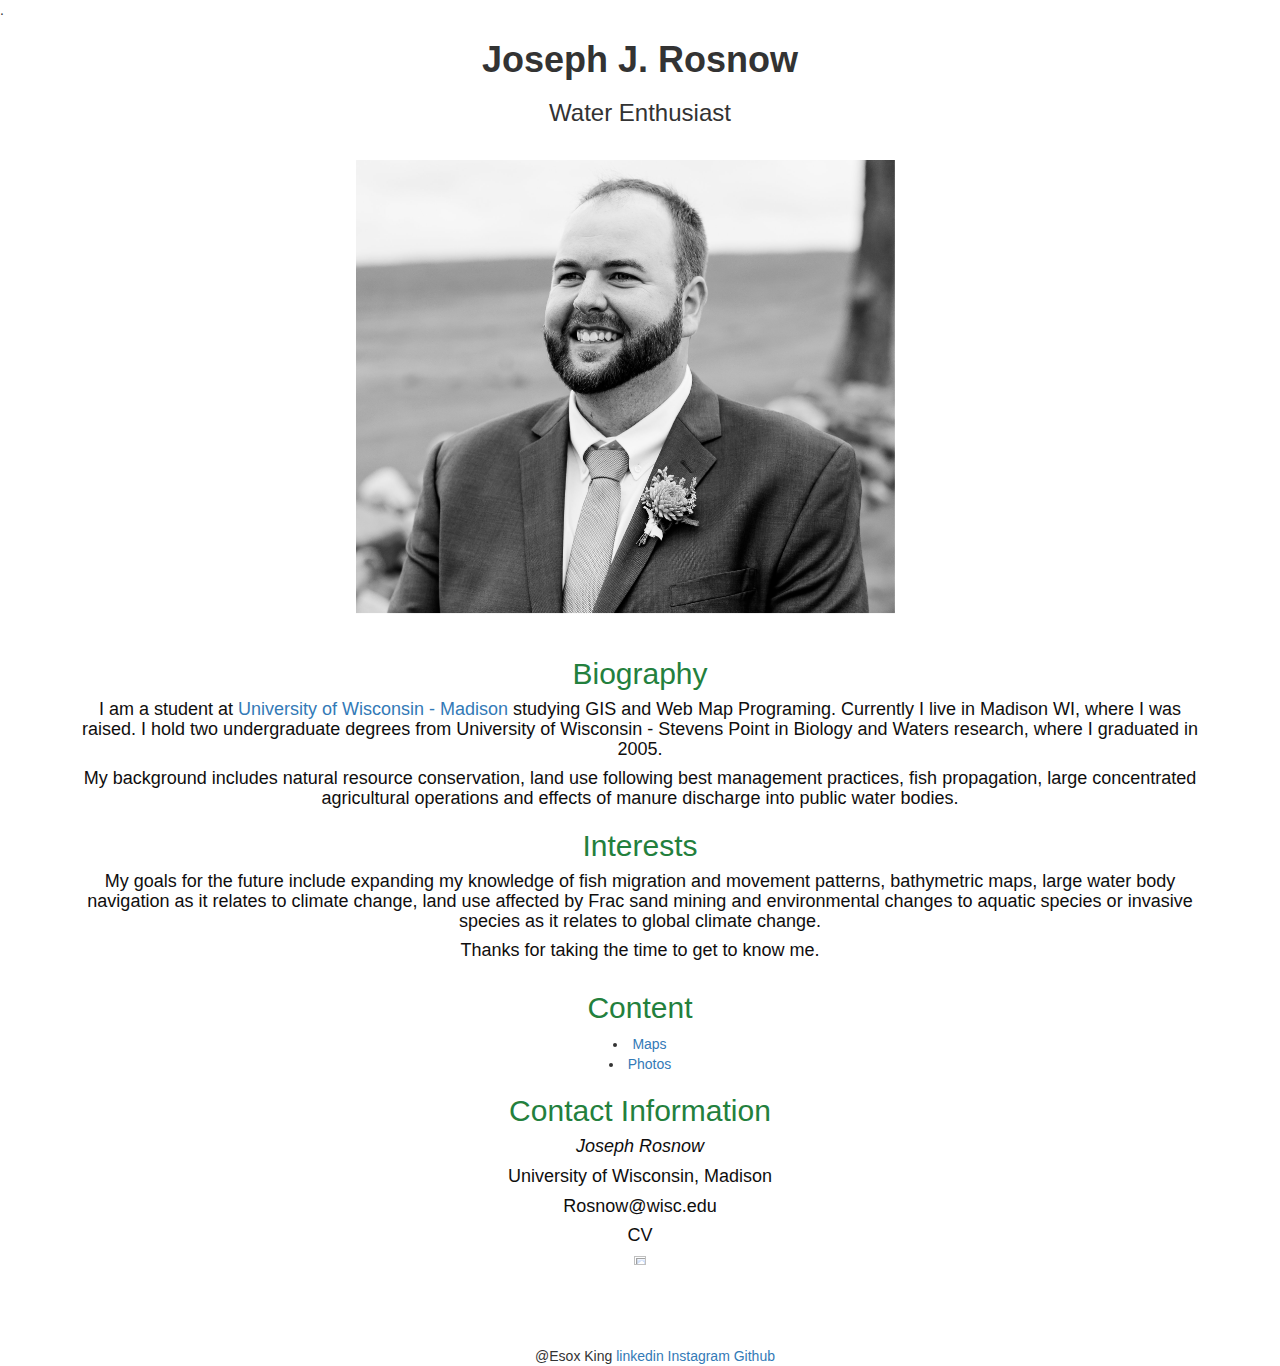
==== lab3.1Desktop.html @ 3a01ecc3 "Update lab3.1Desktop.html" ====
.<!DOCTYPE html>
<html>
<center>
  <head>
    <meta charset="utf-8">
		<meta name="viewport" content="width=device-width, initial-scale=1" />
		<meta name="keywords" content="maps, cartography"/>
    <title>Joseph Rosnow</title>
        <link rel="stylesheet" href="css/bootstrap.min.css">
		<link rel="stylesheet" href="css/bootstrap-theme.min.css">
		<link rel="stylesheet" href="css/style.css">
</head>
<body>
		<script type="text/javascript" src="lib/jquery-1.11.3.min.js"></script>
		<script type="text/javascript" src="js/bootstrap.min.js"></script>

		<script>
			(function(i,s,o,g,r,a,m){i['GoogleAnalyticsObject']=r;i[r]=i[r]||function(){
			(i[r].q=i[r].q||[]).push(arguments)},i[r].l=1*new Date();a=s.createElement(o),
			m=s.getElementsByTagName(o)[0];a.async=1;a.src=g;m.parentNode.insertBefore(a,m)
			})(window,document,'script','https://www.google-analytics.com/analytics.js','ga');
			ga('create', 'UA-83579586-1', 'auto');
			ga('send', 'pageview');
		</script>
    
    <div id="header">
        <div class= "row">
            <div class= "fluid container">
            <div class="col-sm-12"></div>
					<h1><b>Joseph J. Rosnow </b></h1>
                    <h3> Water Enthusiast</h3>
                    <img src="assets/JoeSmiles-01.png" alt="" style="width:60%"/>
		</div>
            </div>
        </div>
	<div class="row">
            <div class= "fluid container">
                <div class="col-sm-4"></div>
                    <div id="main">
                      <h2>Biography</h2>

                        <p><h4> I am a student at <a href="https://www.geography.wisc.edu/">University of Wisconsin - Madison</a> studying GIS and Web Map Programing.  Currently I live in Madison WI, where I was raised. I hold two undergraduate degrees from University of Wisconsin - Stevens Point in Biology and Waters research, where I graduated in 2005. </h4>

                        <p><h4>My background includes natural resource conservation, land use following best management practices, fish propagation, large concentrated agricultural operations and effects of manure discharge into public water bodies.</h4>
                
                    <h2>Interests</h2>
                        
                         <p><h4>My goals for the future include expanding my knowledge of fish migration and movement patterns, bathymetric maps, large water body navigation as it relates to climate change, land use affected by Frac sand mining and environmental changes to aquatic species or invasive species as it relates to global climate change.</h4>
                    
                    <p><h4>Thanks for taking the time to get to know me.</h4>
    <div class="row">
                <div class= "fluid container">
				<div class="col-sm-4"></div>
                <div id="contact">
          
                        <h2>Content</h2>
            
			                 <li><a href="Maps.html" id="navText">Maps</a></li>
			                 <li><a href="Photos.html" id="navText">Photos</a></li>
			
        </div>
        </div>
        </div>
<footer>
    <div id="Contact">
			<div class="row">
                <div class= "fluid container">
                <div class="col-sm-4"></div>
                    <h2>Contact Information</h2>
			<h4> <em> Joseph Rosnow </em> </h4>
				    <h4>University of Wisconsin, Madison</h4>
				    <h4>Rosnow@wisc.edu</h4>
                        <a href="assets/Resume.pdf"><h4>CV</h4></a>
			<img src="assets/Greeneye.png" alt="" style="width:10%"/>
                <div class= "fluid container"
                    <a href="https://www.twitter.com/Esox_King/">@Esox King</a>
                    <a href="https://www.linkedin.com/in/joe-rosnow-28538514a//">linkedin</a>   
                    <a href="https://www.instagram.com/joros115/">Instagram</a>
			<a href=joros115.github.io/joros115.github.io/>Github</a>
                </div>
        </div>
        </div>
        </div>
    </footer>
    </div>
    </div>
    </div>
</body>
</center>
</html>
---- css/style.css ----
h1 {
	color: ##0f0e0e;
	font-size: 36 px;
	Impact, Charcoal, sans-serif
}
h2 {
	color: #23803d;
	font-size: 24 px;
	Palatino, serif
}
h3 {
	color: ##6684e2;
	font-size: 24 px;
	Comic Sans MS", cursive, sans-serif
}
h4 {
	color: #0f0e0e;
	font-size: 16 px;	
}
h5 {
	color: #23803d;
	font-size: 24 px;	
}
h6 {
	color: #ff0000;
	font-size: 30 px;
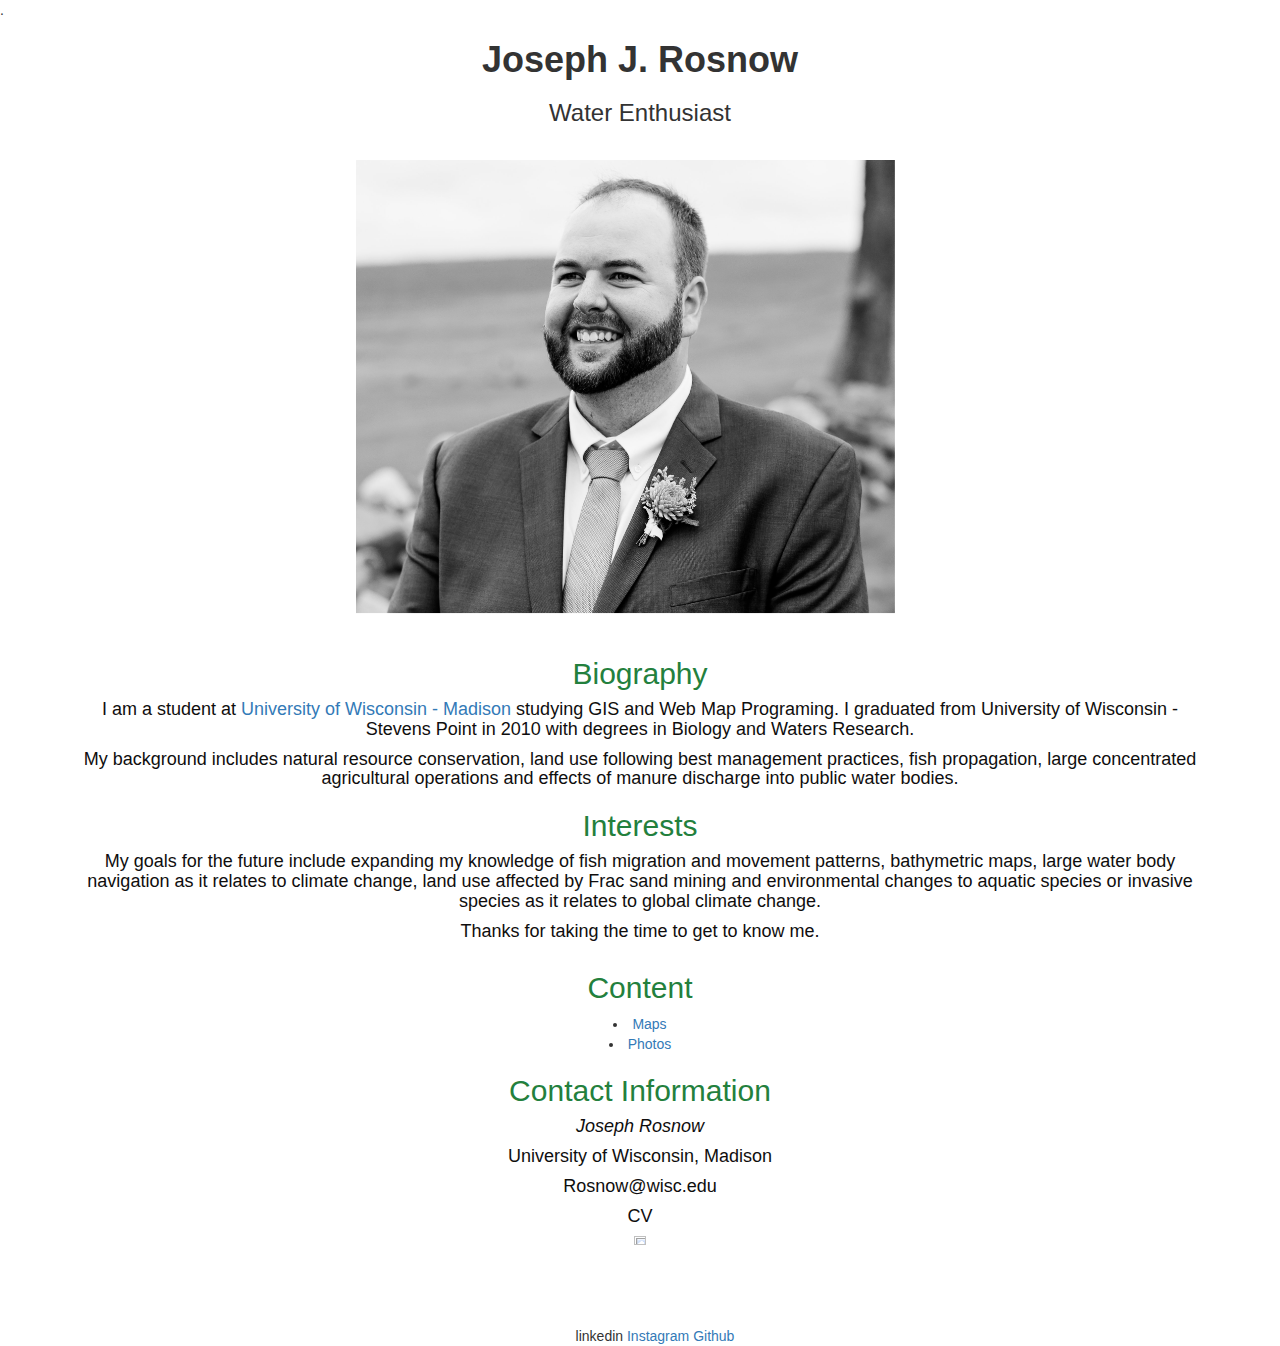
==== commit 6937cb16: "Update lab3.1Desktop.html" ====
--- a/lab3.1Desktop.html
+++ b/lab3.1Desktop.html
@@ -39,7 +39,7 @@
                     <div id="main">
                       <h2>Biography</h2>
 
-                        <p><h4> I am a student at <a href="https://www.geography.wisc.edu/">University of Wisconsin - Madison</a> studying GIS and Web Map Programing.  Currently I live in Madison WI, where I was raised. I hold two undergraduate degrees from University of Wisconsin - Stevens Point in Biology and Waters research, where I graduated in 2005. </h4>
+                        <p><h4> I am a student at <a href="https://www.geography.wisc.edu/">University of Wisconsin - Madison</a> studying GIS and Web Map Programing. I graduated from University of Wisconsin - Stevens Point in 2010 with degrees in Biology and Waters Research. </h4>
 
                         <p><h4>My background includes natural resource conservation, land use following best management practices, fish propagation, large concentrated agricultural operations and effects of manure discharge into public water bodies.</h4>
                 
@@ -73,7 +73,6 @@
                         <a href="assets/Resume.pdf"><h4>CV</h4></a>
 			<img src="assets/Greeneye.png" alt="" style="width:10%"/>
                 <div class= "fluid container"
-                    <a href="https://www.twitter.com/Esox_King/">@Esox King</a>
                     <a href="https://www.linkedin.com/in/joe-rosnow-28538514a//">linkedin</a>   
                     <a href="https://www.instagram.com/joros115/">Instagram</a>
 			<a href=joros115.github.io/joros115.github.io/>Github</a>
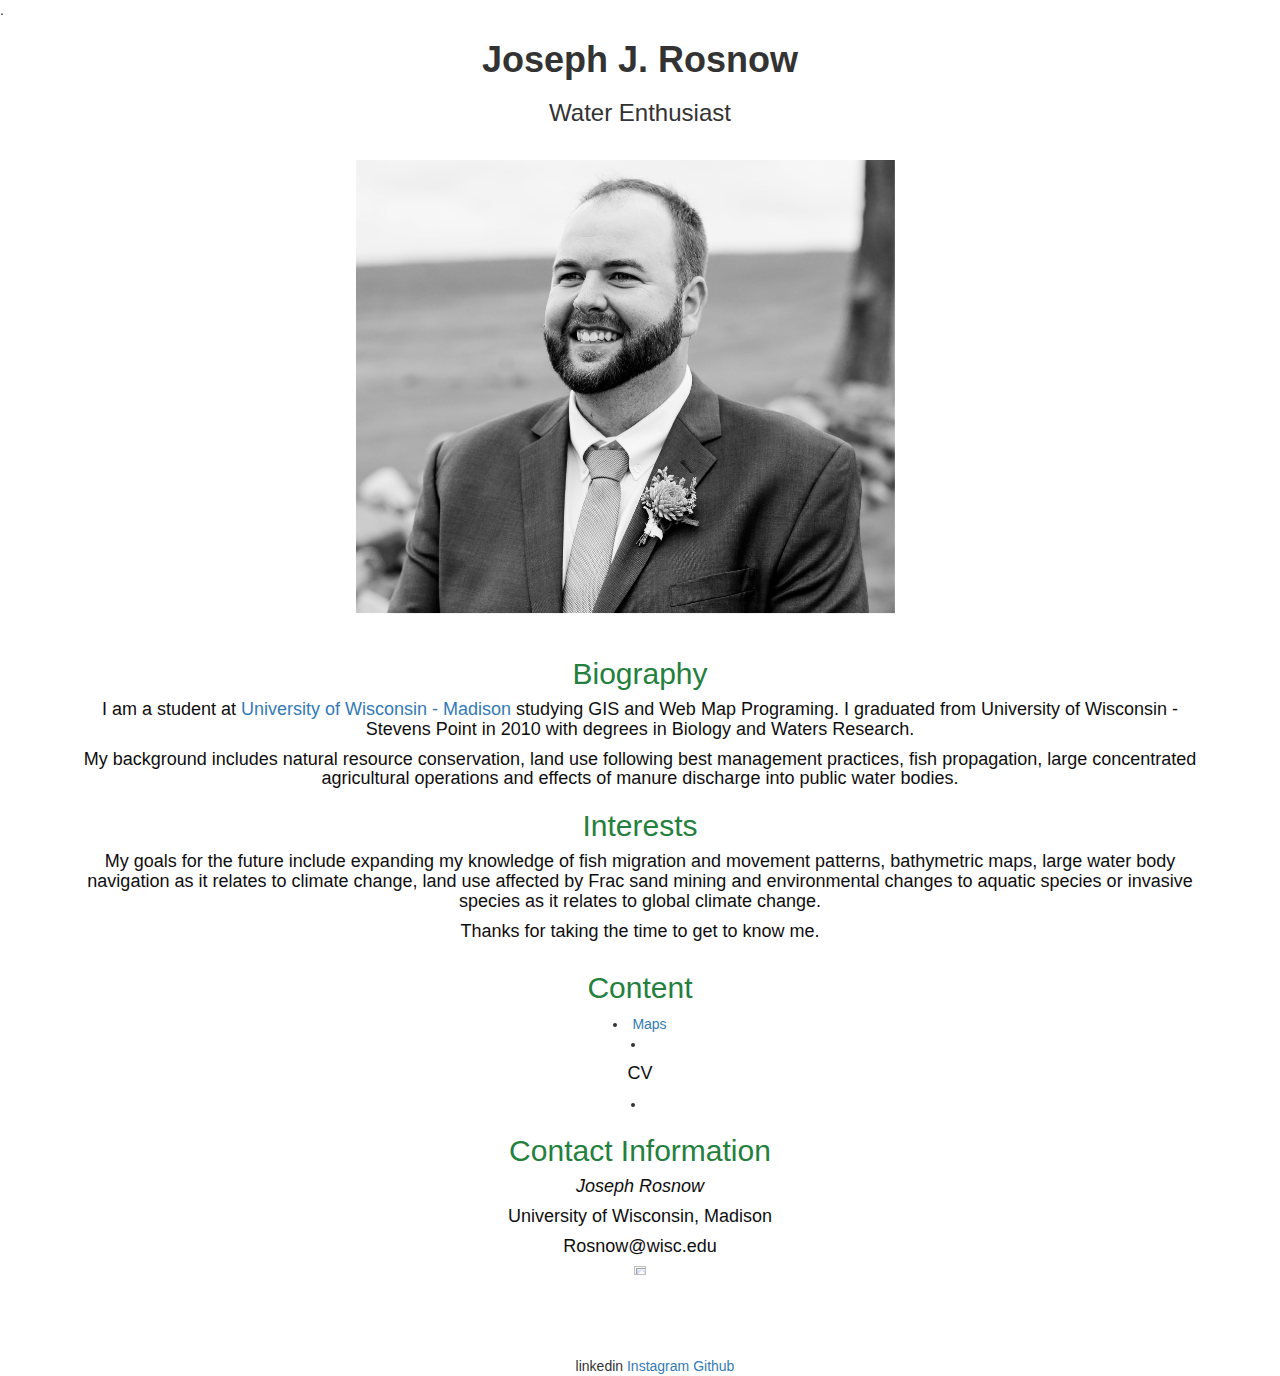
==== commit fc0c89a1: "Update lab3.1Desktop.html" ====
--- a/lab3.1Desktop.html
+++ b/lab3.1Desktop.html
@@ -56,7 +56,7 @@
                         <h2>Content</h2>
             
 			                 <li><a href="Maps.html" id="navText">Maps</a></li>
-			                 <li><a href="Photos.html" id="navText">Photos</a></li>
+			                 <li><a href="assets/Resume.pdf"><h4>CV</h4></a><li>
 			
         </div>
         </div>
@@ -70,7 +70,6 @@
 			<h4> <em> Joseph Rosnow </em> </h4>
 				    <h4>University of Wisconsin, Madison</h4>
 				    <h4>Rosnow@wisc.edu</h4>
-                        <a href="assets/Resume.pdf"><h4>CV</h4></a>
 			<img src="assets/Greeneye.png" alt="" style="width:10%"/>
                 <div class= "fluid container"
                     <a href="https://www.linkedin.com/in/joe-rosnow-28538514a//">linkedin</a>   
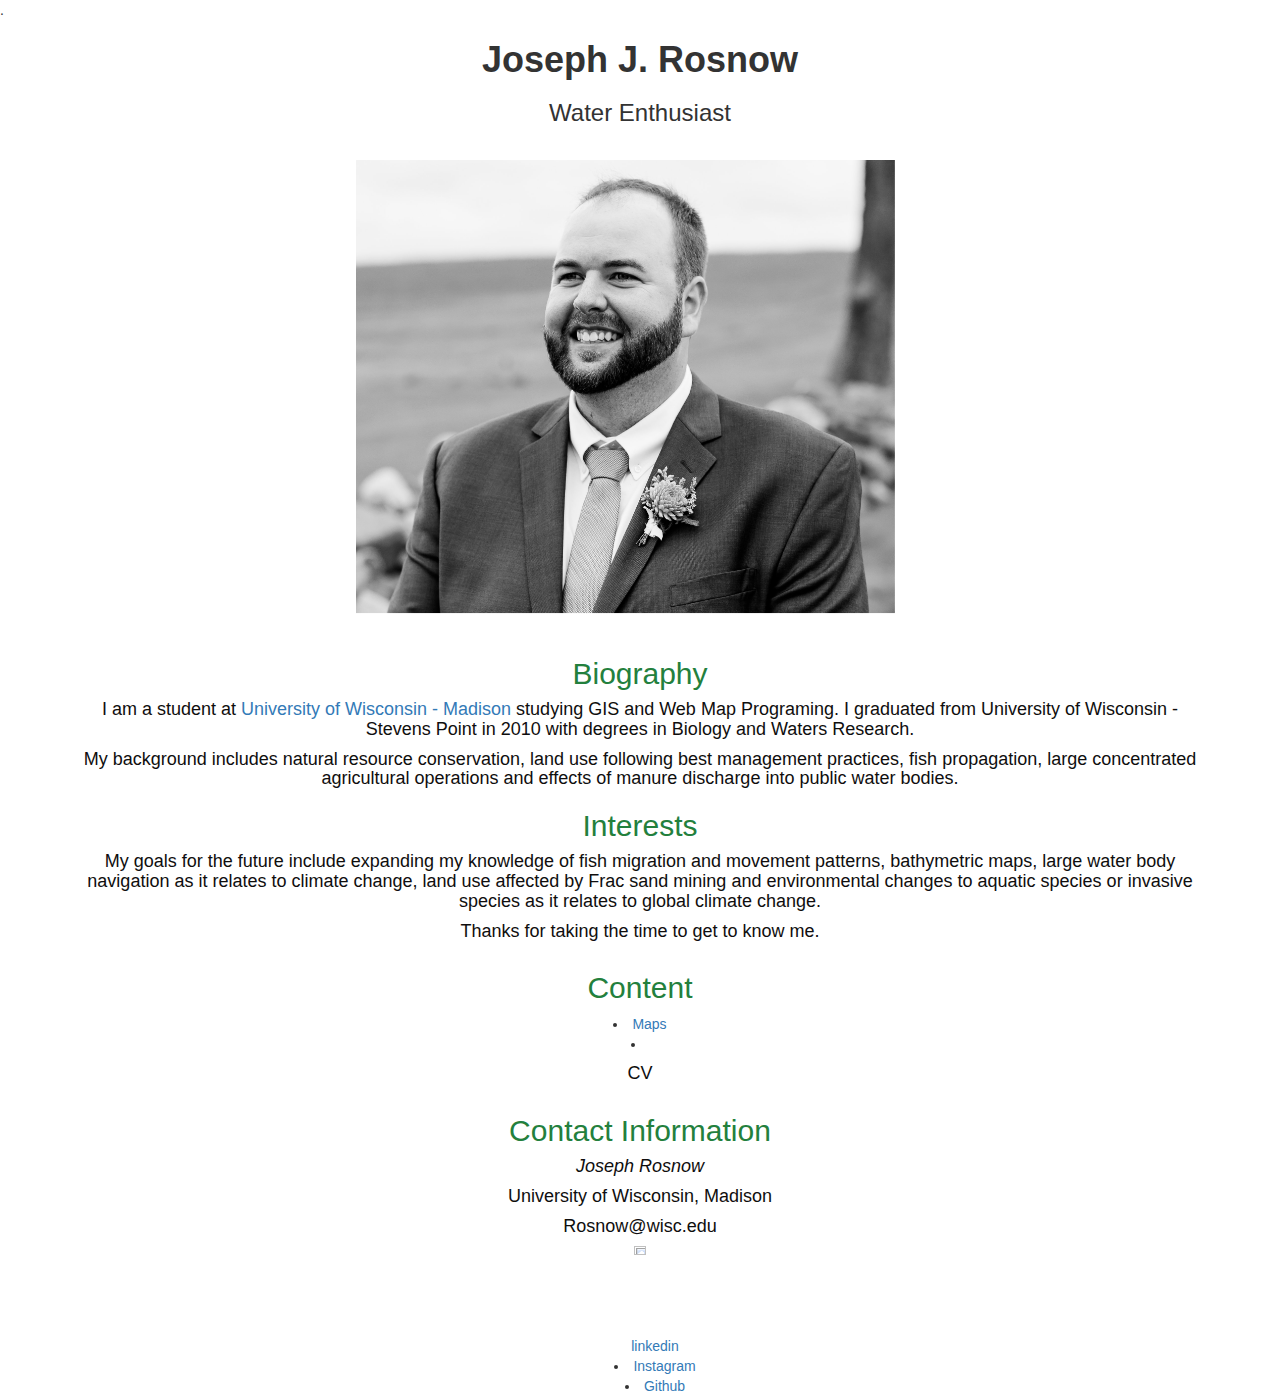
==== commit 77c9aacf: "Update lab3.1Desktop.html" ====
--- a/lab3.1Desktop.html
+++ b/lab3.1Desktop.html
@@ -56,7 +56,7 @@
                         <h2>Content</h2>
             
 			                 <li><a href="Maps.html" id="navText">Maps</a></li>
-			                 <li><a href="assets/Resume.pdf"><h4>CV</h4></a><li>
+			                 <li><a href="assets/Resume.pdf"><h4>CV</h4></a></li>
 			
         </div>
         </div>
@@ -72,9 +72,10 @@
 				    <h4>Rosnow@wisc.edu</h4>
 			<img src="assets/Greeneye.png" alt="" style="width:10%"/>
                 <div class= "fluid container"
-                    <a href="https://www.linkedin.com/in/joe-rosnow-28538514a//">linkedin</a>   
-                    <a href="https://www.instagram.com/joros115/">Instagram</a>
-			<a href=joros115.github.io/joros115.github.io/>Github</a>
+		     
+                   <li> <a href="https://www.linkedin.com/in/joe-rosnow-28538514a//">linkedin</a>  </li>
+                    <li><a href="https://www.instagram.com/joros115/">Instagram</a></li>
+			<li><a href=joros115.github.io/joros115.github.io/>Github</a></li>
                 </div>
         </div>
         </div>
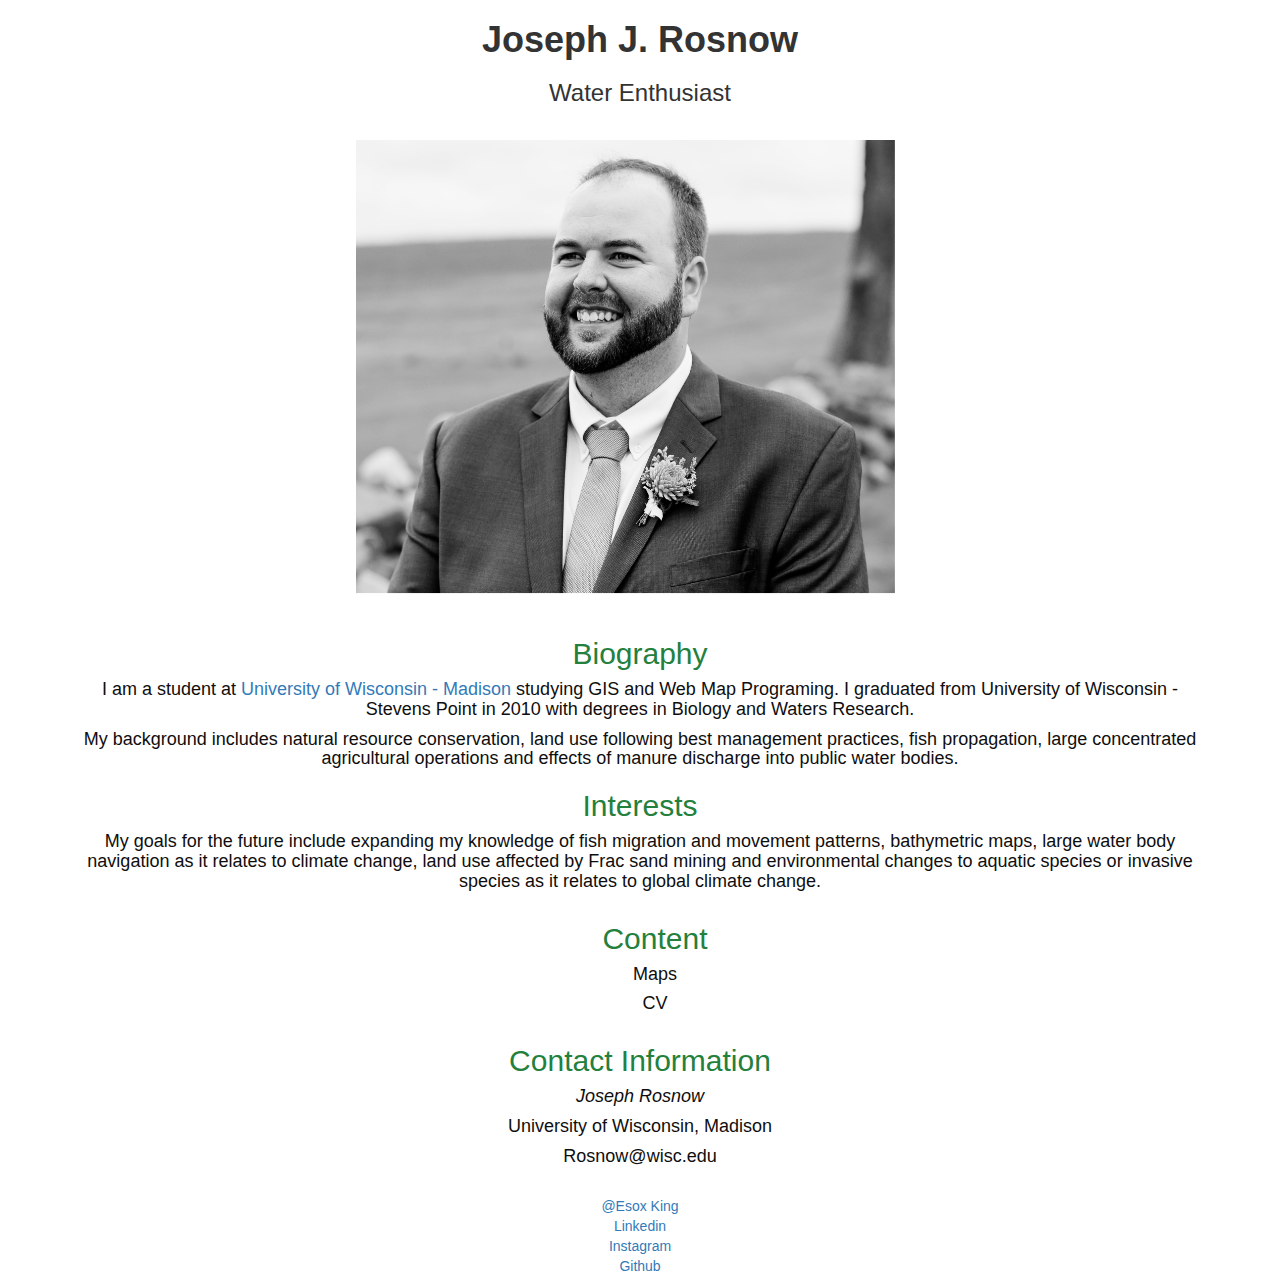
==== commit 8cc8a412: "Add files via upload" ====
--- a/lab3.1Desktop.html
+++ b/lab3.1Desktop.html
@@ -1,4 +1,4 @@
-.<!DOCTYPE html>
+<!DOCTYPE html>
 <html>
 <center>
   <head>
@@ -18,7 +18,8 @@
 			(function(i,s,o,g,r,a,m){i['GoogleAnalyticsObject']=r;i[r]=i[r]||function(){
 			(i[r].q=i[r].q||[]).push(arguments)},i[r].l=1*new Date();a=s.createElement(o),
 			m=s.getElementsByTagName(o)[0];a.async=1;a.src=g;m.parentNode.insertBefore(a,m)
-			})(window,document,'script','https://www.google-analytics.com/analytics.js','ga');
+
+						})(window,document,'script','https://www.google-analytics.com/analytics.js','ga');
 			ga('create', 'UA-83579586-1', 'auto');
 			ga('send', 'pageview');
 		</script>
@@ -33,7 +34,6 @@
 		</div>
             </div>
         </div>
-	<div class="row">
             <div class= "fluid container">
                 <div class="col-sm-4"></div>
                     <div id="main">
@@ -46,24 +46,20 @@
                     <h2>Interests</h2>
                         
                          <p><h4>My goals for the future include expanding my knowledge of fish migration and movement patterns, bathymetric maps, large water body navigation as it relates to climate change, land use affected by Frac sand mining and environmental changes to aquatic species or invasive species as it relates to global climate change.</h4>
-                    
-                    <p><h4>Thanks for taking the time to get to know me.</h4>
-    <div class="row">
+                  
                 <div class= "fluid container">
-				<div class="col-sm-4"></div>
-                <div id="contact">
           
                         <h2>Content</h2>
+                        
             
-			                 <li><a href="Maps.html" id="navText">Maps</a></li>
-			                 <li><a href="assets/Resume.pdf"><h4>CV</h4></a></li>
+			                 <a href="Maps.html" id="navText"><h4>Maps</h4></a>
 			
-        </div>
+			               <a href="assets/Resume.pdf"><h4>CV</h4></a>
+                    </div>
         </div>
         </div>
 <footer>
     <div id="Contact">
-			<div class="row">
                 <div class= "fluid container">
                 <div class="col-sm-4"></div>
                     <h2>Contact Information</h2>
@@ -71,19 +67,26 @@
 				    <h4>University of Wisconsin, Madison</h4>
 				    <h4>Rosnow@wisc.edu</h4>
 			<img src="assets/Greeneye.png" alt="" style="width:10%"/>
-                <div class= "fluid container"
-		     
-                   <li> <a href="https://www.linkedin.com/in/joe-rosnow-28538514a//">linkedin</a>  </li>
-                    <li><a href="https://www.instagram.com/joros115/">Instagram</a></li>
-			<li><a href=joros115.github.io/joros115.github.io/>Github</a></li>
+                    
+                    <div class="fluid container"></div>
+                    
+                    <a href="https://www.twitter.com/Esox_King/">@Esox King</a>
+                    
+                    <div class="fluid container"></div>
+                    
+                    <a href="https://www.linkedin.com/in/joe-rosnow-28538514a/">Linkedin</a>
+    
+                    <div class="fluid container"></div>
+                    
+                      <a href="https://www.instagram.com/joros115//">Instagram</a>
+                    
+                    <div class="fluid container"></div>
+                    
+                    <a href="joros115.github.io/joros115.github.io/">Github</a>
+        
                 </div>
         </div>
-        </div>
-        </div>
     </footer>
-    </div>
-    </div>
-    </div>
 </body>
 </center>
 </html>
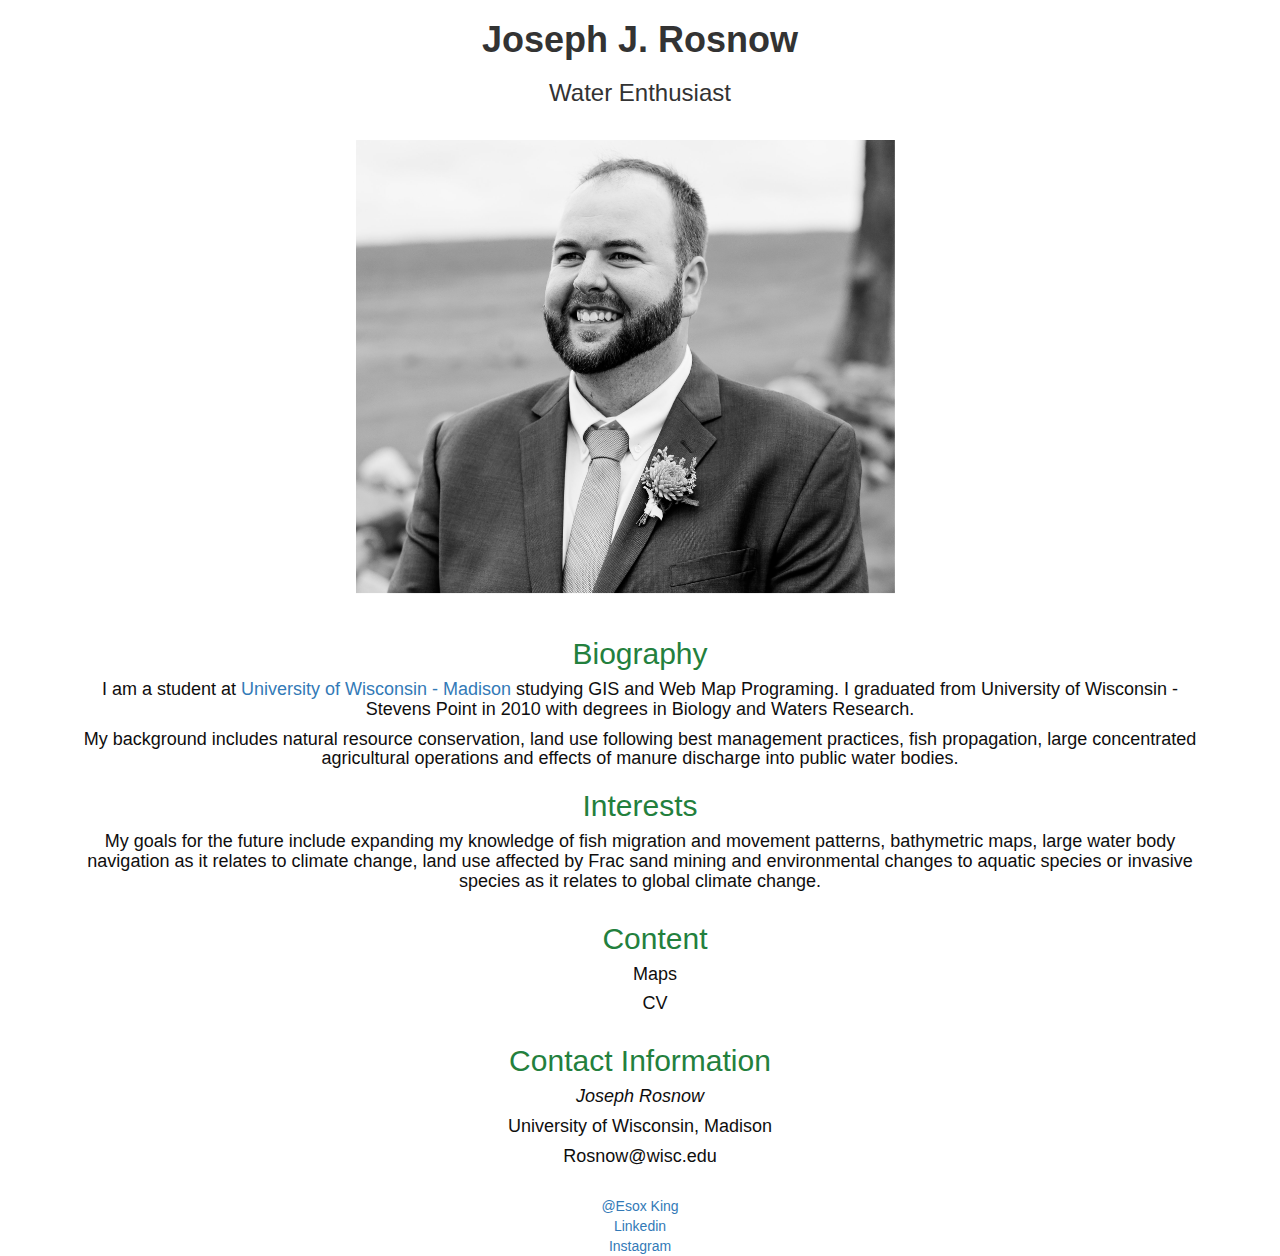
==== commit 7297d26c: "Update lab3.1Desktop.html" ====
--- a/lab3.1Desktop.html
+++ b/lab3.1Desktop.html
@@ -78,11 +78,7 @@
     
                     <div class="fluid container"></div>
                     
-                      <a href="https://www.instagram.com/joros115//">Instagram</a>
-                    
-                    <div class="fluid container"></div>
-                    
-                    <a href="joros115.github.io/joros115.github.io/">Github</a>
+                      <a href="https://www.instagram.com/joros115/">Instagram</a>
         
                 </div>
         </div>
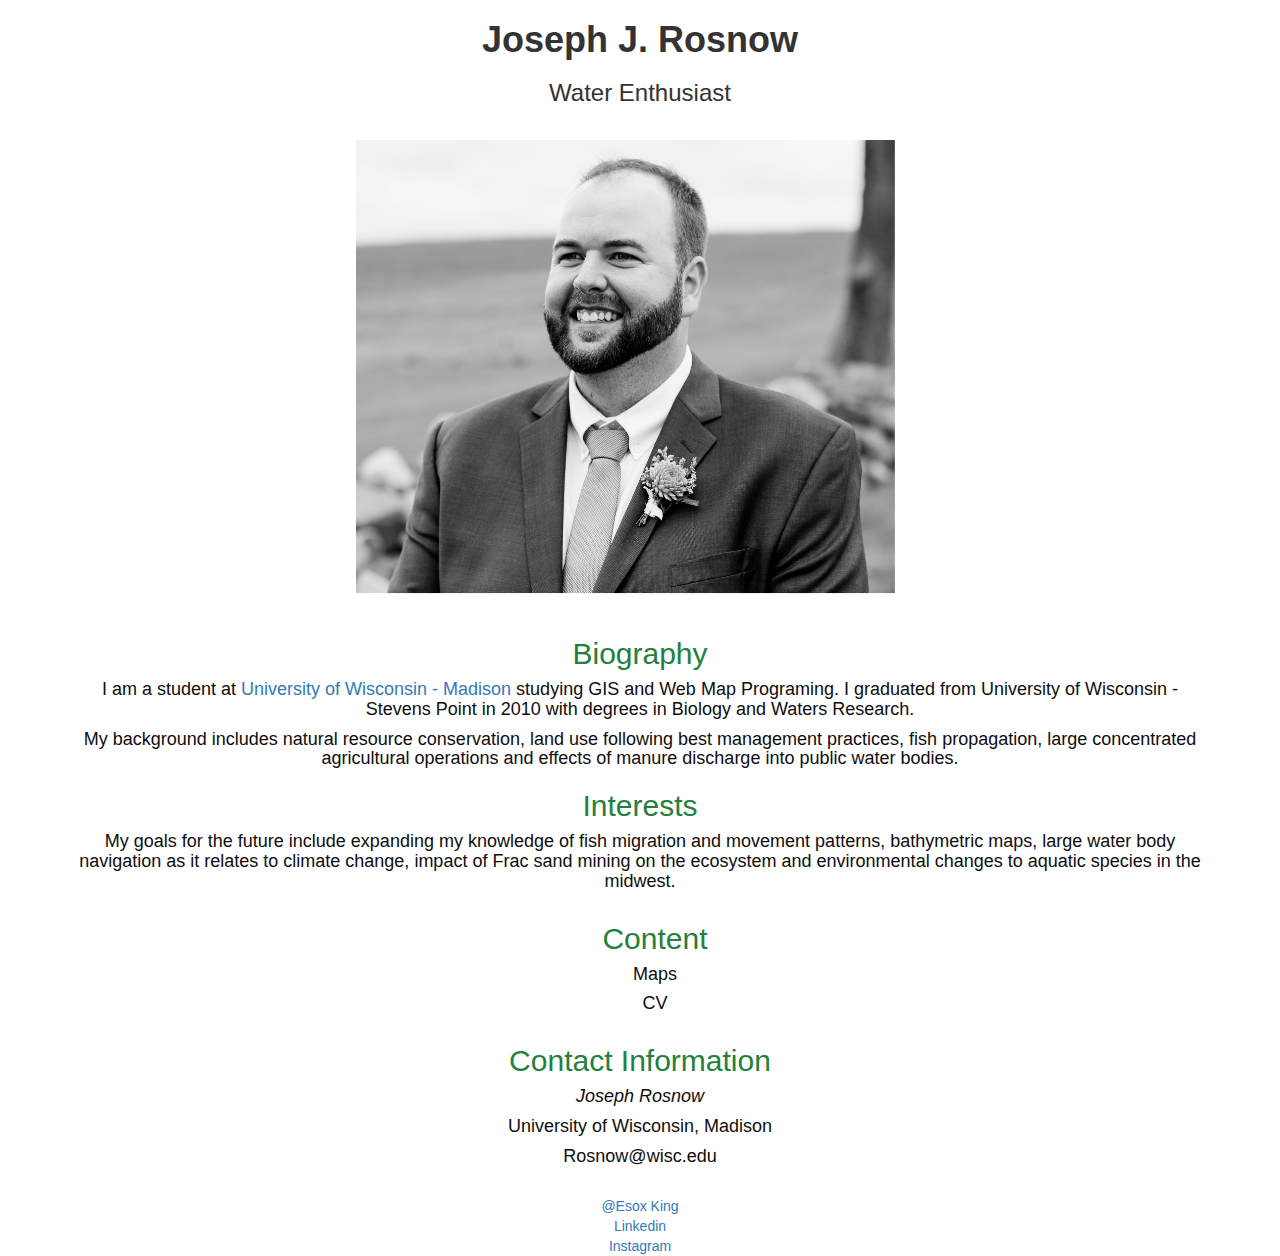
==== commit 64693de6: "Update lab3.1Desktop.html" ====
--- a/lab3.1Desktop.html
+++ b/lab3.1Desktop.html
@@ -45,7 +45,7 @@
                 
                     <h2>Interests</h2>
                         
-                         <p><h4>My goals for the future include expanding my knowledge of fish migration and movement patterns, bathymetric maps, large water body navigation as it relates to climate change, land use affected by Frac sand mining and environmental changes to aquatic species or invasive species as it relates to global climate change.</h4>
+                         <p><h4>My goals for the future include expanding my knowledge of fish migration and movement patterns, bathymetric maps, large water body navigation as it relates to climate change, impact of Frac sand mining on the ecosystem and environmental changes to aquatic species in the midwest.</h4>
                   
                 <div class= "fluid container">
           
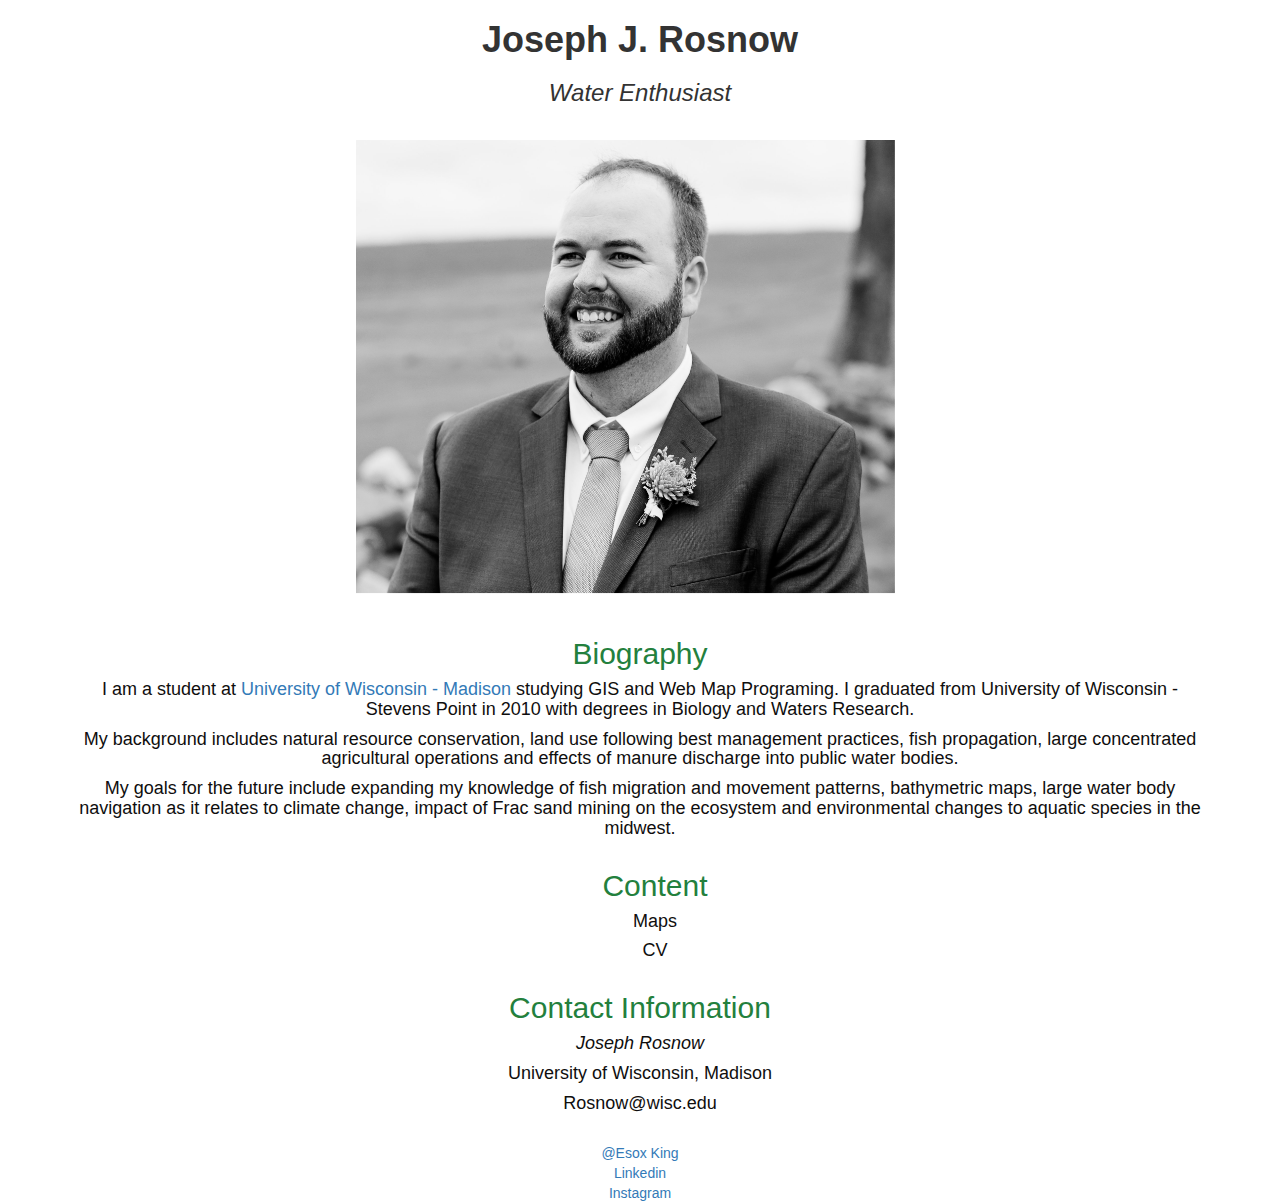
==== commit b9f36afc: "Update lab3.1Desktop.html" ====
--- a/lab3.1Desktop.html
+++ b/lab3.1Desktop.html
@@ -29,7 +29,7 @@
             <div class= "fluid container">
             <div class="col-sm-12"></div>
 					<h1><b>Joseph J. Rosnow </b></h1>
-                    <h3> Water Enthusiast</h3>
+                    <h3><em> Water Enthusiast </em></h3>
                     <img src="assets/JoeSmiles-01.png" alt="" style="width:60%"/>
 		</div>
             </div>
@@ -42,8 +42,6 @@
                         <p><h4> I am a student at <a href="https://www.geography.wisc.edu/">University of Wisconsin - Madison</a> studying GIS and Web Map Programing. I graduated from University of Wisconsin - Stevens Point in 2010 with degrees in Biology and Waters Research. </h4>
 
                         <p><h4>My background includes natural resource conservation, land use following best management practices, fish propagation, large concentrated agricultural operations and effects of manure discharge into public water bodies.</h4>
-                
-                    <h2>Interests</h2>
                         
                          <p><h4>My goals for the future include expanding my knowledge of fish migration and movement patterns, bathymetric maps, large water body navigation as it relates to climate change, impact of Frac sand mining on the ecosystem and environmental changes to aquatic species in the midwest.</h4>
                   
